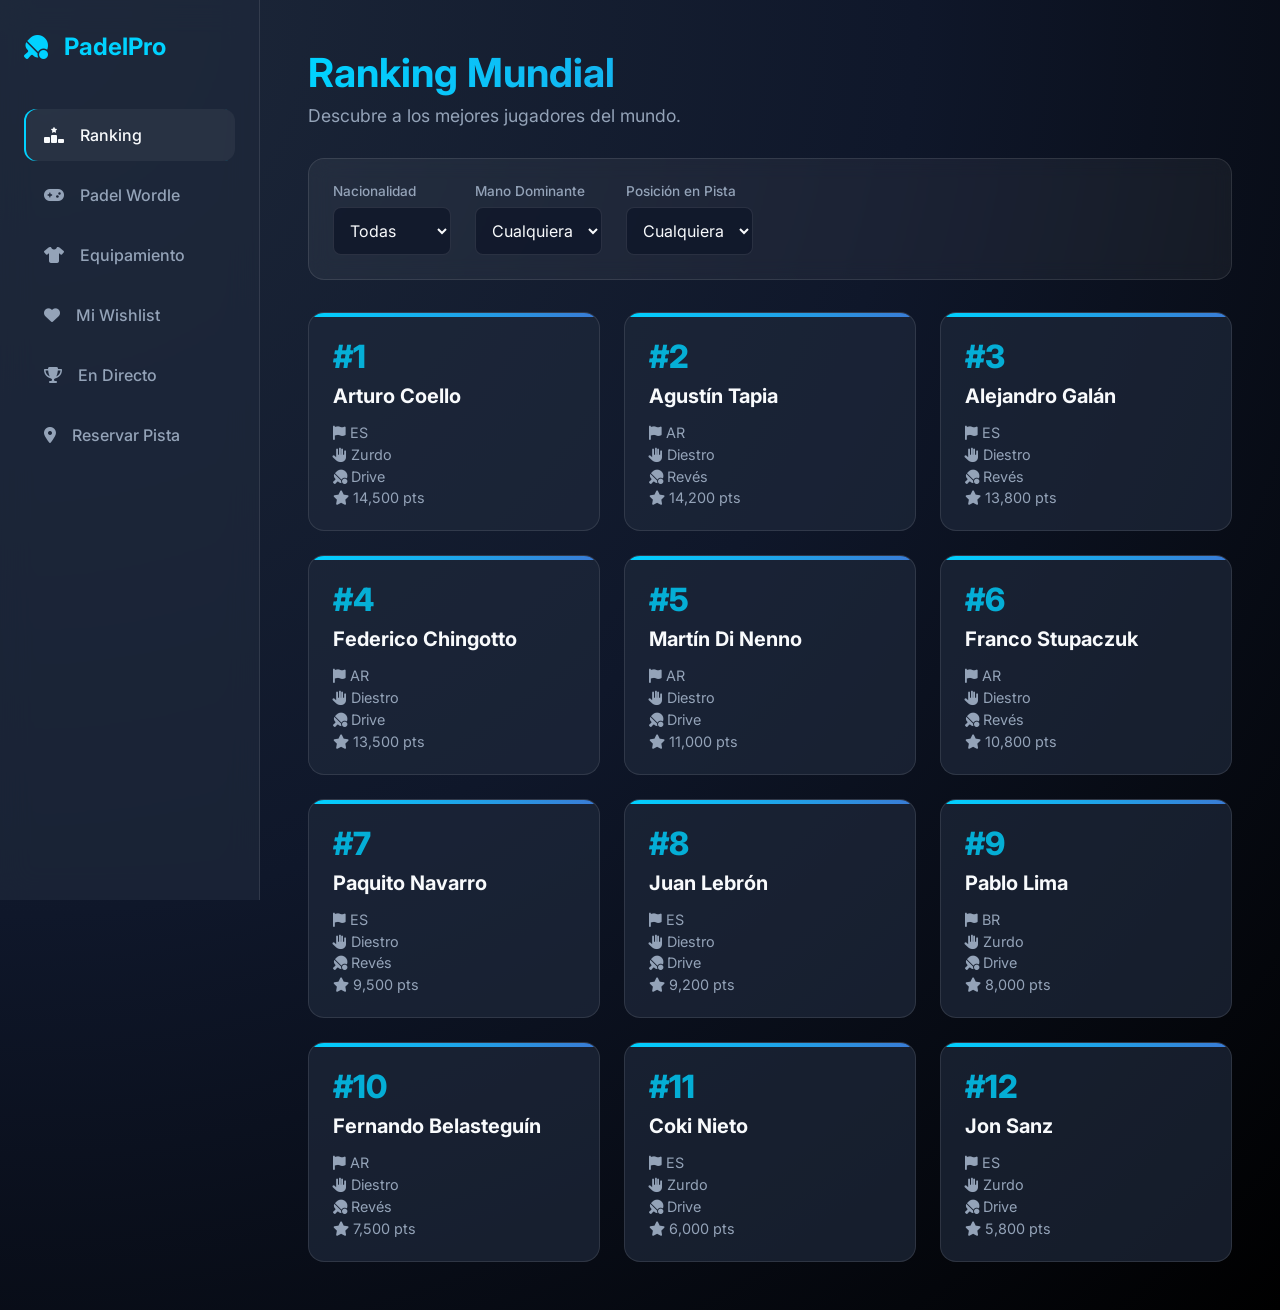
==== src/main/resources/static/index.html @ eef8534a "Añadir recursos estáticos y frontend web interactivo" ====
<!DOCTYPE html>
<html lang="es">
<head>
    <meta charset="UTF-8">
    <meta name="viewport" content="width=device-width, initial-scale=1.0">
    <title>Padel Pro App</title>
    <!-- Modern Font: Inter -->
    <link href="https://fonts.googleapis.com/css2?family=Inter:wght@300;400;500;600;700&display=swap" rel="stylesheet">
    <link rel="stylesheet" href="css/styles.css">
    <link rel="stylesheet" href="css/components.css">
    <link rel="stylesheet" href="https://cdnjs.cloudflare.com/ajax/libs/font-awesome/6.4.0/css/all.min.css">
</head>
<body class="dark-theme">
    <div class="app-container">
        <!-- Sidebar Navigation -->
        <nav class="sidebar">
            <div class="logo">
                <i class="fa-solid fa-table-tennis-paddle-ball"></i>
                <span>PadelPro</span>
            </div>
            <ul class="nav-links">
                <li><a href="#ranking" class="active" data-section="ranking"><i class="fa-solid fa-ranking-star"></i> Ranking</a></li>
                <li><a href="#wordle" data-section="wordle"><i class="fa-solid fa-gamepad"></i> Padel Wordle</a></li>
                <li><a href="#equipment" data-section="equipment"><i class="fa-solid fa-shirt"></i> Equipamiento</a></li>
                <li><a href="#wishlist" data-section="wishlist"><i class="fa-solid fa-heart"></i> Mi Wishlist</a></li>
                <li><a href="#live" data-section="live"><i class="fa-solid fa-trophy"></i> En Directo</a></li>
                <li><a href="#booking" data-section="booking"><i class="fa-solid fa-location-dot"></i> Reservar Pista</a></li>
            </ul>
        </nav>

        <!-- Main Content Area -->
        <main class="content-area">
            <!-- Section 1: Ranking -->
            <section id="ranking" class="page-section active">
                <header class="section-header">
                    <h1>Ranking Mundial</h1>
                    <p>Descubre a los mejores jugadores del mundo.</p>
                </header>
                <div class="filters-glass">
                    <div class="filter-group">
                        <label>Nacionalidad</label>
                        <select id="filter-nationality">
                            <option value="all">Todas</option>
                            <option value="es">España</option>
                            <option value="ar">Argentina</option>
                            <option value="br">Brasil</option>
                        </select>
                    </div>
                    <div class="filter-group">
                        <label>Mano Dominante</label>
                        <select id="filter-hand">
                            <option value="all">Cualquiera</option>
                            <option value="right">Diestro</option>
                            <option value="left">Zurdo</option>
                        </select>
                    </div>
                    <div class="filter-group">
                        <label>Posición en Pista</label>
                        <select id="filter-side">
                            <option value="all">Cualquiera</option>
                            <option value="reves">Revés</option>
                            <option value="drive">Drive</option>
                        </select>
                    </div>
                </div>
                <div class="ranking-grid" id="ranking-container">
                    <!-- Cards will be injected by JS -->
                </div>
            </section>

            <!-- Section 2: Padel Wordle -->
            <section id="wordle" class="page-section">
                <header class="section-header">
                    <h1>Padel Wordle Diario</h1>
                    <p>Adivina el apellido de un jugador del Top 20.</p>
                </header>
                <div class="wordle-container">
                    <div id="wordle-board" class="wordle-board"></div>
                    <div id="wordle-keyboard" class="wordle-keyboard"></div>
                </div>
            </section>

            <!-- Section 3: Equipamiento -->
            <section id="equipment" class="page-section">
                <header class="section-header">
                    <h1>Equipamiento Profesional</h1>
                    <p>Encuentra qué llevan los profesionales y añádelo a tu lista de deseos.</p>
                </header>
                <div class="equipment-showcase" id="equipment-container">
                    <!-- Photos with interactive points logic -->
                </div>
            </section>

            <!-- Section 4: Wishlist -->
            <section id="wishlist" class="page-section">
                <header class="section-header">
                    <h1>Mi Lista de Deseos</h1>
                    <p>Tus prendas de equipamiento guardadas.</p>
                </header>
                <div class="wishlist-grid" id="wishlist-container">
                    <!-- Wishlist items injected here -->
                </div>
            </section>

            <!-- Section 5: En Directo -->
            <section id="live" class="page-section">
                <header class="section-header">
                    <h1>Torneos en Directo</h1>
                    <p>Marcadores reales vs Predecidos por Ranking.</p>
                </header>
                <div class="live-matches-grid" id="live-matches-container">
                    <!-- Matches injected here -->
                </div>
            </section>

            <!-- Section 6: Reservar Pista -->
            <section id="booking" class="page-section">
                <header class="section-header">
                    <h1>Reservar Pista</h1>
                    <p>Encuentra clubs a menos de 50km de tu ubicación actual.</p>
                </header>
                <div class="booking-container">
                    <button id="btn-locate" class="btn-primary"><i class="fa-solid fa-location-crosshairs"></i> Compartir mi ubicación</button>
                    <div class="clubs-list" id="clubs-container">
                        <!-- Clubs injected here -->
                    </div>
                </div>
            </section>
        </main>
    </div>

    <!-- Scripts -->
    <script src="js/app.js"></script>
    <script src="js/ranking.js"></script>
    <script src="js/wordle.js"></script>
    <script src="js/equipment.js"></script>
    <script src="js/wishlist.js"></script>
    <script src="js/live.js"></script>
    <script src="js/booking.js"></script>
</body>
</html>
---- src/main/resources/static/css/styles.css ----
:root {
    /* Color Palette */
    --primary: #00d2ff;
    --primary-dark: #3a7bd5;
    --bg-base: #0f172a;
    --bg-surface: rgba(30, 41, 59, 0.7);
    --bg-glass: rgba(255, 255, 255, 0.05);
    --border-glass: rgba(255, 255, 255, 0.1);
    --text-primary: #f8fafc;
    --text-sec: #94a3b8;
    --accent: #10b981;
    --danger: #ef4444;
    --warning: #f59e0b;
    --yellow-wordle: #b59f3b;
    --green-wordle: #538d4e;
    --gray-wordle: #3a3a3c;
    
    --transition: all 0.3s ease;
    --font: 'Inter', sans-serif;
    --shadow-glass: 0 4px 30px rgba(0, 0, 0, 0.1);
}

* {
    margin: 0;
    padding: 0;
    box-sizing: border-box;
    font-family: var(--font);
}

body.dark-theme {
    background: var(--bg-base);
    color: var(--text-primary);
    min-height: 100vh;
    overflow-x: hidden;
    /* Soft gradient background */
    background: radial-gradient(circle at top left, #1e293b, #0f172a 50%, #000000);
}

/* App Layout */
.app-container {
    display: flex;
    min-height: 100vh;
}

/* Sidebar */
.sidebar {
    width: 260px;
    background: var(--bg-surface);
    backdrop-filter: blur(16px);
    -webkit-backdrop-filter: blur(16px);
    border-right: 1px solid var(--border-glass);
    display: flex;
    flex-direction: column;
    padding: 2rem 1.5rem;
    position: fixed;
    height: 100vh;
    z-index: 100;
}

.sidebar .logo {
    display: flex;
    align-items: center;
    gap: 1rem;
    font-size: 1.5rem;
    font-weight: 700;
    color: var(--primary);
    margin-bottom: 3rem;
}

.nav-links {
    list-style: none;
    display: flex;
    flex-direction: column;
    gap: 0.5rem;
}

.nav-links li a {
    text-decoration: none;
    color: var(--text-sec);
    display: flex;
    align-items: center;
    gap: 1rem;
    padding: 1rem 1.25rem;
    border-radius: 12px;
    font-weight: 500;
    transition: var(--transition);
}

.nav-links li a:hover, .nav-links li a.active {
    background: var(--bg-glass);
    color: var(--text-primary);
    box-shadow: inset 2px 0 0 var(--primary);
}

/* Main Content Area */
.content-area {
    margin-left: 260px;
    flex: 1;
    padding: 3rem;
    max-width: 1200px;
}

.section-header h1 {
    font-size: 2.5rem;
    font-weight: 700;
    background: linear-gradient(90deg, var(--primary), var(--primary-dark));
    -webkit-background-clip: text;
    -webkit-text-fill-color: transparent;
    margin-bottom: 0.5rem;
}

.section-header p {
    color: var(--text-sec);
    font-size: 1.1rem;
    margin-bottom: 2rem;
}

/* Page Routing logic via CSS */
.page-section {
    display: none;
    animation: fadeIn 0.4s ease-out forwards;
    opacity: 0;
}

.page-section.active {
    display: block;
}

@keyframes fadeIn {
    from { opacity: 0; transform: translateY(10px); }
    to { opacity: 1; transform: translateY(0); }
}

/* Glass UI common elements */
.glass-panel {
    background: var(--bg-surface);
    backdrop-filter: blur(16px);
    border: 1px solid var(--border-glass);
    border-radius: 1rem;
    padding: 1.5rem;
    box-shadow: var(--shadow-glass);
}

.btn-primary {
    background: linear-gradient(90deg, var(--primary-dark), var(--primary));
    color: white;
    border: none;
    padding: 0.75rem 1.5rem;
    border-radius: 8px;
    font-size: 1rem;
    font-weight: 600;
    cursor: pointer;
    transition: var(--transition);
    display: flex;
    align-items: center;
    gap: 0.5rem;
}

.btn-primary:hover {
    transform: translateY(-2px);
    box-shadow: 0 4px 15px rgba(0, 210, 255, 0.4);
}

/* Filters */
.filters-glass {
    display: flex;
    gap: 1.5rem;
    background: var(--bg-glass);
    padding: 1.5rem;
    border-radius: 1rem;
    margin-bottom: 2rem;
    border: 1px solid var(--border-glass);
    backdrop-filter: blur(10px);
}

.filter-group {
    display: flex;
    flex-direction: column;
    gap: 0.5rem;
}

.filter-group label {
    font-size: 0.85rem;
    color: var(--text-sec);
    font-weight: 500;
}

.filter-group select {
    background: rgba(15, 23, 42, 0.8);
    color: var(--text-primary);
    border: 1px solid var(--border-glass);
    padding: 0.75rem;
    border-radius: 8px;
    font-size: 1rem;
    outline: none;
    cursor: pointer;
}
---- src/main/resources/static/css/components.css ----
/* Components CSS */

/* --- Ranking Section --- */
.ranking-grid {
    display: grid;
    grid-template-columns: repeat(auto-fill, minmax(280px, 1fr));
    gap: 1.5rem;
}

.player-card {
    background: var(--bg-surface);
    border: 1px solid var(--border-glass);
    border-radius: 1rem;
    padding: 1.5rem;
    transition: var(--transition);
    position: relative;
    overflow: hidden;
}

.player-card:hover {
    transform: translateY(-5px);
    box-shadow: 0 10px 30px rgba(0, 210, 255, 0.15);
    border-color: rgba(0, 210, 255, 0.3);
}

.player-card::before {
    content: '';
    position: absolute;
    top: 0; left: 0; width: 100%; height: 4px;
    background: linear-gradient(90deg, var(--primary), var(--primary-dark));
}

.player-rank {
    font-size: 2rem;
    font-weight: 800;
    color: var(--primary);
    opacity: 0.8;
}

.player-info h3 {
    font-size: 1.25rem;
    margin-top: 0.5rem;
    color: var(--text-primary);
}

.player-stats {
    margin-top: 1rem;
    font-size: 0.9rem;
    color: var(--text-sec);
    display: flex;
    flex-direction: column;
    gap: 0.3rem;
}

/* --- Wordle Section --- */
.wordle-container {
    display: flex;
    flex-direction: column;
    align-items: center;
    gap: 2rem;
    padding: 2rem 0;
}

.wordle-board {
    display: grid;
    grid-template-rows: repeat(6, 1fr);
    gap: 0.5rem;
}

.wordle-row {
    display: grid;
    /* Columns will be set by JS depending on word length, default to 5 */
    grid-template-columns: repeat(5, 1fr);
    gap: 0.5rem;
}

.wordle-cell {
    width: 60px;
    height: 60px;
    border: 2px solid var(--border-glass);
    border-radius: 8px;
    display: flex;
    justify-content: center;
    align-items: center;
    font-size: 2rem;
    font-weight: 700;
    text-transform: uppercase;
    color: white;
    transition: var(--transition);
}

.wordle-cell.filled {
    border-color: var(--text-sec);
    animation: popIn 0.1s;
}

.wordle-cell.correct { background-color: var(--green-wordle); border-color: var(--green-wordle); }
.wordle-cell.present { background-color: var(--yellow-wordle); border-color: var(--yellow-wordle); }
.wordle-cell.absent { background-color: var(--gray-wordle); border-color: var(--gray-wordle); }

@keyframes popIn {
    0% { transform: scale(0.8); }
    100% { transform: scale(1); }
}

.wordle-keyboard {
    display: flex;
    flex-direction: column;
    gap: 8px;
    width: 100%;
    max-width: 500px;
}

.keyboard-row {
    display: flex;
    justify-content: center;
    gap: 6px;
}

.key {
    background: var(--text-sec);
    color: var(--bg-base);
    font-weight: 600;
    border: none;
    border-radius: 4px;
    height: 50px;
    padding: 0 12px;
    cursor: pointer;
    transition: var(--transition);
    text-transform: uppercase;
}
.key.large { padding: 0 16px; font-size: 0.85rem; }
.key:hover { background: white; }
.key.correct { background: var(--green-wordle); color: white; }
.key.present { background: var(--yellow-wordle); color: white; }
.key.absent { background: var(--gray-wordle); color: white; opacity: 0.5; }


/* --- Equipment / Wishlist --- */
.equipment-showcase {
    display: flex;
    justify-content: center;
    position: relative;
    padding: 2rem;
}

.wishlist-grid {
    display: grid;
    grid-template-columns: repeat(auto-fill, minmax(200px, 1fr));
    gap: 1.5rem;
}

.wishlist-item {
    background: var(--bg-surface);
    padding: 1.5rem;
    border-radius: 12px;
    text-align: center;
    border: 1px solid var(--border-glass);
}
.wishlist-item img {
    max-width: 100%;
    border-radius: 8px;
    margin-bottom: 1rem;
}

/* --- Live Tournaments --- */
.live-matches-grid {
    display: flex;
    flex-direction: column;
    gap: 1.5rem;
}

.match-card {
    background: var(--bg-surface);
    border: 1px solid var(--border-glass);
    border-radius: 12px;
    padding: 1.5rem;
    display: flex;
    justify-content: space-between;
    align-items: center;
}

.match-prediction {
    font-size: 0.85rem;
    background: var(--bg-glass);
    padding: 0.5rem;
    border-radius: 6px;
    margin-top: 1rem;
    display: inline-block;
    color: var(--primary);
}

/* --- Booking --- */
.booking-container {
    display: flex;
    flex-direction: column;
    gap: 2rem;
}

.club-card {
    background: var(--bg-surface);
    padding: 1.5rem;
    border-radius: 12px;
    display: flex;
    justify-content: space-between;
    align-items: center;
}

/* --- Hotspots for Equipment --- */
.hotspot {
    position: absolute;
    width: 30px;
    height: 30px;
    background: var(--primary);
    border-radius: 50%;
    display: flex;
    justify-content: center;
    align-items: center;
    color: var(--bg-base);
    cursor: pointer;
    box-shadow: 0 0 0 0 rgba(0, 210, 255, 0.7);
    animation: pulse 2s infinite;
    transform: translate(-50%, -50%);
}

.hotspot:hover {
    background: white;
}

.hotspot-tooltip {
    position: absolute;
    bottom: 40px;
    left: 50%;
    transform: translateX(-50%);
    background: var(--bg-surface);
    color: white;
    padding: 0.5rem 1rem;
    border-radius: 8px;
    white-space: nowrap;
    opacity: 0;
    pointer-events: none;
    transition: var(--transition);
    border: 1px solid var(--border-glass);
    backdrop-filter: blur(10px);
}

.hotspot:hover .hotspot-tooltip {
    opacity: 1;
    bottom: 45px;
}

@keyframes pulse {
    0% { box-shadow: 0 0 0 0 rgba(0, 210, 255, 0.7); }
    70% { box-shadow: 0 0 0 15px rgba(0, 210, 255, 0); }
    100% { box-shadow: 0 0 0 0 rgba(0, 210, 255, 0); }
}
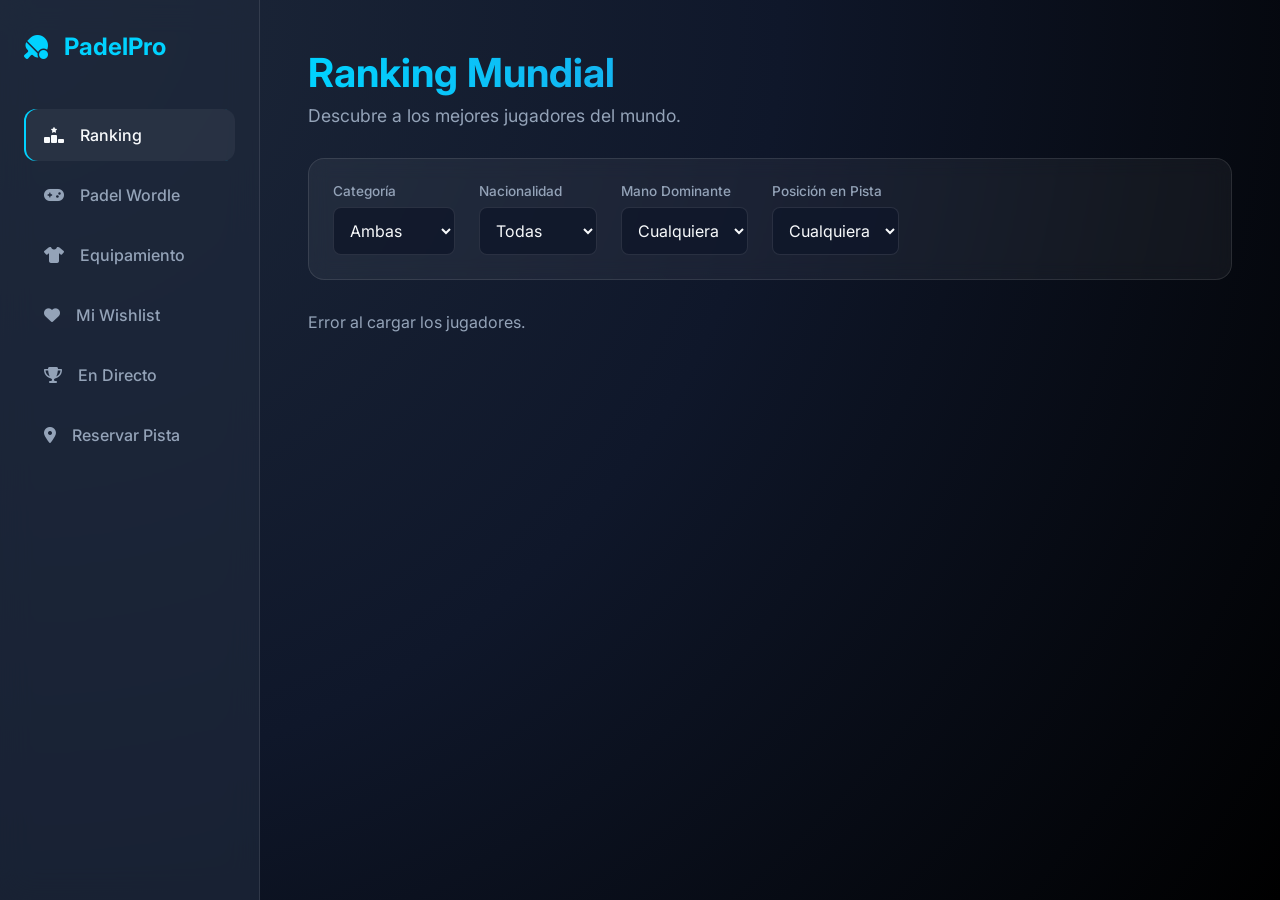
==== commit 1958a45d: "Arreglada relacion de puntos y rankingFip" ====
--- a/src/main/resources/static/index.html
+++ b/src/main/resources/static/index.html
@@ -37,6 +37,14 @@
                     <p>Descubre a los mejores jugadores del mundo.</p>
                 </header>
                 <div class="filters-glass">
+                    <div class="filter-group">
+                        <label>Categoría</label>
+                        <select id="filter-gender">
+                            <option value="all">Ambas</option>
+                            <option value="MASCULINO">Masculino</option>
+                            <option value="FEMENINO">Femenino</option>
+                        </select>
+                    </div>
                     <div class="filter-group">
                         <label>Nacionalidad</label>
                         <select id="filter-nationality">
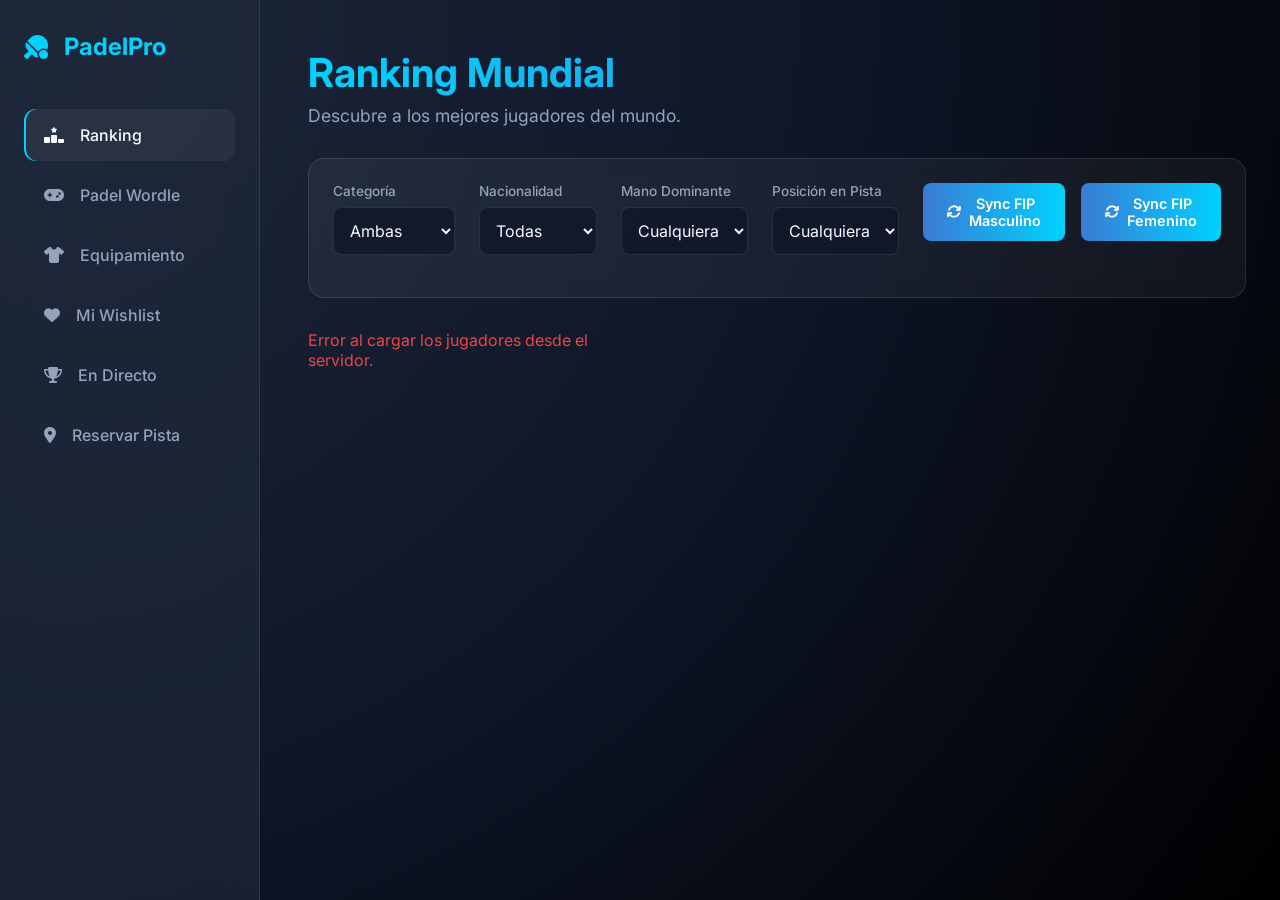
==== commit 76cb9f28: "Añadir botones de Sincronizacion FIP en front y fix JS" ====
--- a/src/main/resources/static/index.html
+++ b/src/main/resources/static/index.html
@@ -49,9 +49,9 @@
                         <label>Nacionalidad</label>
                         <select id="filter-nationality">
                             <option value="all">Todas</option>
-                            <option value="es">España</option>
-                            <option value="ar">Argentina</option>
-                            <option value="br">Brasil</option>
+                            <option value="ESP">España</option>
+                            <option value="ARG">Argentina</option>
+                            <option value="BRA">Brasil</option>
                         </select>
                     </div>
                     <div class="filter-group">
@@ -69,6 +69,11 @@
                             <option value="reves">Revés</option>
                             <option value="drive">Drive</option>
                         </select>
+                    </div>
+                    
+                    <div class="sync-actions" style="display: flex; gap: 1rem; margin-bottom: 2rem;">
+                        <button id="btn-sync-masculino" class="btn-primary" style="font-size: 0.9rem;"><i class="fa-solid fa-arrows-rotate"></i> Sync FIP Masculino</button>
+                        <button id="btn-sync-femenino" class="btn-primary" style="font-size: 0.9rem;"><i class="fa-solid fa-arrows-rotate"></i> Sync FIP Femenino</button>
                     </div>
                 </div>
                 <div class="ranking-grid" id="ranking-container">
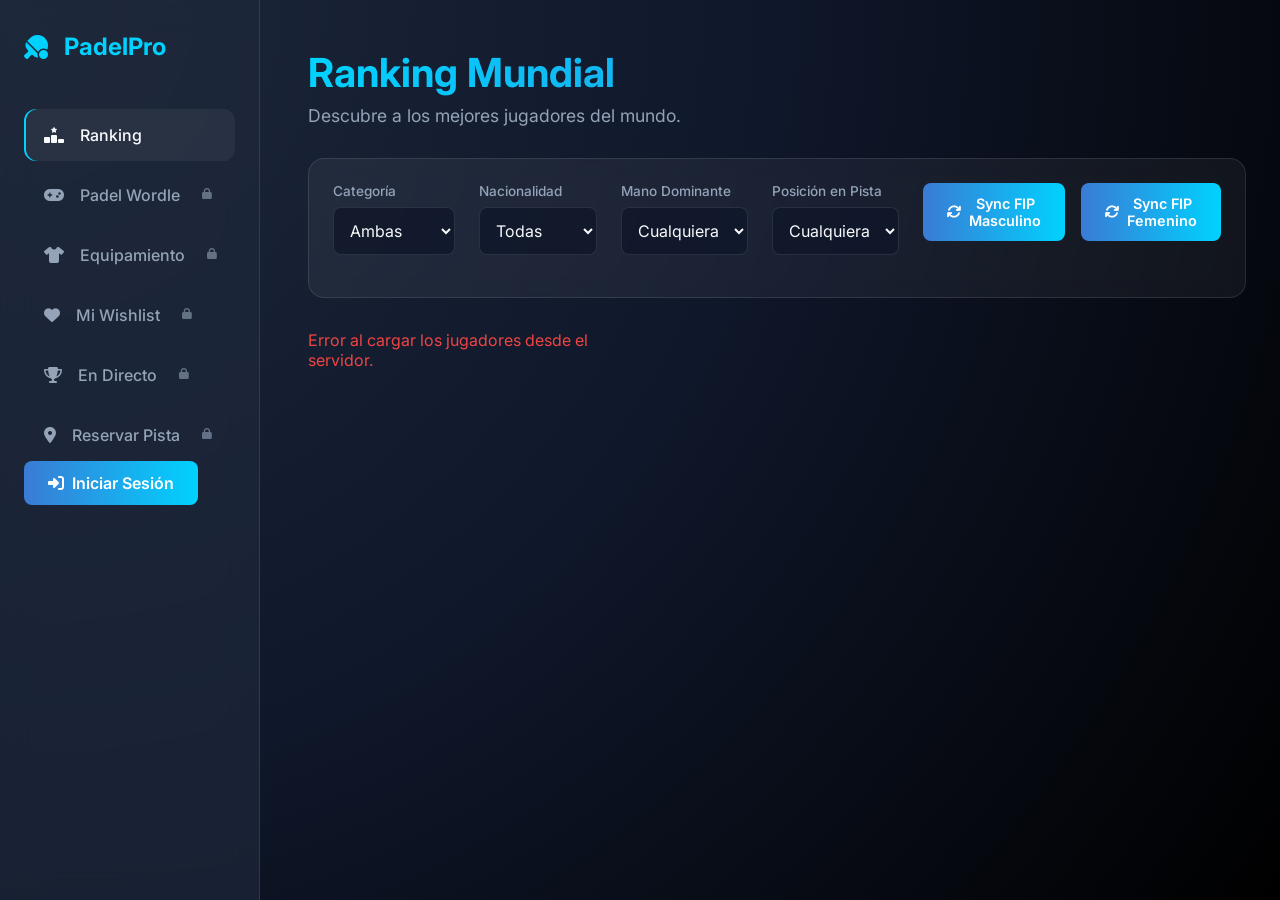
==== commit 889daf4b: "feat: añadir auth.js, auth.css, actualizar app.js e index.html" ====
--- a/src/main/resources/static/index.html
+++ b/src/main/resources/static/index.html
@@ -4,15 +4,14 @@
     <meta charset="UTF-8">
     <meta name="viewport" content="width=device-width, initial-scale=1.0">
     <title>Padel Pro App</title>
-    <!-- Modern Font: Inter -->
     <link href="https://fonts.googleapis.com/css2?family=Inter:wght@300;400;500;600;700&display=swap" rel="stylesheet">
     <link rel="stylesheet" href="css/styles.css">
     <link rel="stylesheet" href="css/components.css">
+    <link rel="stylesheet" href="css/auth.css">
     <link rel="stylesheet" href="https://cdnjs.cloudflare.com/ajax/libs/font-awesome/6.4.0/css/all.min.css">
 </head>
 <body class="dark-theme">
     <div class="app-container">
-        <!-- Sidebar Navigation -->
         <nav class="sidebar">
             <div class="logo">
                 <i class="fa-solid fa-table-tennis-paddle-ball"></i>
@@ -26,11 +25,10 @@
                 <li><a href="#live" data-section="live"><i class="fa-solid fa-trophy"></i> En Directo</a></li>
                 <li><a href="#booking" data-section="booking"><i class="fa-solid fa-location-dot"></i> Reservar Pista</a></li>
             </ul>
+            <div id="nav-user-area" class="nav-user-area"></div>
         </nav>
 
-        <!-- Main Content Area -->
         <main class="content-area">
-            <!-- Section 1: Ranking -->
             <section id="ranking" class="page-section active">
                 <header class="section-header">
                     <h1>Ranking Mundial</h1>
@@ -70,18 +68,14 @@
                             <option value="drive">Drive</option>
                         </select>
                     </div>
-                    
                     <div class="sync-actions" style="display: flex; gap: 1rem; margin-bottom: 2rem;">
                         <button id="btn-sync-masculino" class="btn-primary" style="font-size: 0.9rem;"><i class="fa-solid fa-arrows-rotate"></i> Sync FIP Masculino</button>
                         <button id="btn-sync-femenino" class="btn-primary" style="font-size: 0.9rem;"><i class="fa-solid fa-arrows-rotate"></i> Sync FIP Femenino</button>
                     </div>
                 </div>
-                <div class="ranking-grid" id="ranking-container">
-                    <!-- Cards will be injected by JS -->
-                </div>
+                <div class="ranking-grid" id="ranking-container"></div>
             </section>
 
-            <!-- Section 2: Padel Wordle -->
             <section id="wordle" class="page-section">
                 <header class="section-header">
                     <h1>Padel Wordle Diario</h1>
@@ -93,40 +87,30 @@
                 </div>
             </section>
 
-            <!-- Section 3: Equipamiento -->
             <section id="equipment" class="page-section">
                 <header class="section-header">
                     <h1>Equipamiento Profesional</h1>
                     <p>Encuentra qué llevan los profesionales y añádelo a tu lista de deseos.</p>
                 </header>
-                <div class="equipment-showcase" id="equipment-container">
-                    <!-- Photos with interactive points logic -->
-                </div>
+                <div class="equipment-showcase" id="equipment-container"></div>
             </section>
 
-            <!-- Section 4: Wishlist -->
             <section id="wishlist" class="page-section">
                 <header class="section-header">
                     <h1>Mi Lista de Deseos</h1>
                     <p>Tus prendas de equipamiento guardadas.</p>
                 </header>
-                <div class="wishlist-grid" id="wishlist-container">
-                    <!-- Wishlist items injected here -->
-                </div>
+                <div class="wishlist-grid" id="wishlist-container"></div>
             </section>
 
-            <!-- Section 5: En Directo -->
             <section id="live" class="page-section">
                 <header class="section-header">
                     <h1>Torneos en Directo</h1>
                     <p>Marcadores reales vs Predecidos por Ranking.</p>
                 </header>
-                <div class="live-matches-grid" id="live-matches-container">
-                    <!-- Matches injected here -->
-                </div>
+                <div class="live-matches-grid" id="live-matches-container"></div>
             </section>
 
-            <!-- Section 6: Reservar Pista -->
             <section id="booking" class="page-section">
                 <header class="section-header">
                     <h1>Reservar Pista</h1>
@@ -134,16 +118,14 @@
                 </header>
                 <div class="booking-container">
                     <button id="btn-locate" class="btn-primary"><i class="fa-solid fa-location-crosshairs"></i> Compartir mi ubicación</button>
-                    <div class="clubs-list" id="clubs-container">
-                        <!-- Clubs injected here -->
-                    </div>
+                    <div class="clubs-list" id="clubs-container"></div>
                 </div>
             </section>
         </main>
     </div>
 
-    <!-- Scripts -->
-    <script src="js/app.js"></script>
+    <script type="module" src="js/auth.js"></script>
+    <script type="module" src="js/app.js"></script>
     <script src="js/ranking.js"></script>
     <script src="js/wordle.js"></script>
     <script src="js/equipment.js"></script>
@@ -151,4 +133,4 @@
     <script src="js/live.js"></script>
     <script src="js/booking.js"></script>
 </body>
-</html>
+</html>
--- a/src/main/resources/static/css/components.css
+++ b/src/main/resources/static/css/components.css
@@ -254,3 +254,35 @@
     70% { box-shadow: 0 0 0 15px rgba(0, 210, 255, 0); }
     100% { box-shadow: 0 0 0 0 rgba(0, 210, 255, 0); }
 }
+
+/* --- Player Selector --- */
+.player-selector {
+    display: flex;
+    justify-content: center;
+    gap: 1rem;
+    margin-bottom: 2rem;
+    flex-wrap: wrap;
+}
+
+.player-selector-btn {
+    background: var(--bg-surface);
+    border: 1px solid var(--border-glass);
+    color: var(--text-sec);
+    padding: 0.5rem 1rem;
+    border-radius: 8px;
+    cursor: pointer;
+    font-weight: 600;
+    transition: var(--transition);
+}
+
+.player-selector-btn:hover {
+    color: var(--text-primary);
+    border-color: rgba(0, 210, 255, 0.5);
+    background: rgba(0, 210, 255, 0.05);
+}
+
+.player-selector-btn.active {
+    background: var(--primary);
+    color: var(--bg-base);
+    border-color: var(--primary);
+}
--- a/src/main/resources/static/css/auth.css
+++ b/src/main/resources/static/css/auth.css
@@ -0,0 +1,14 @@
+/* ============================================================
+   auth.css — Modal login/registro y nav user area
+   ============================================================ */
+
+#auth-modal {
+    display: none;
+    position: fixed;
+    inset: 0;
+    z-index: 9999;
+    align-items: center;
+    justify-content: center;
+}
+
+the...
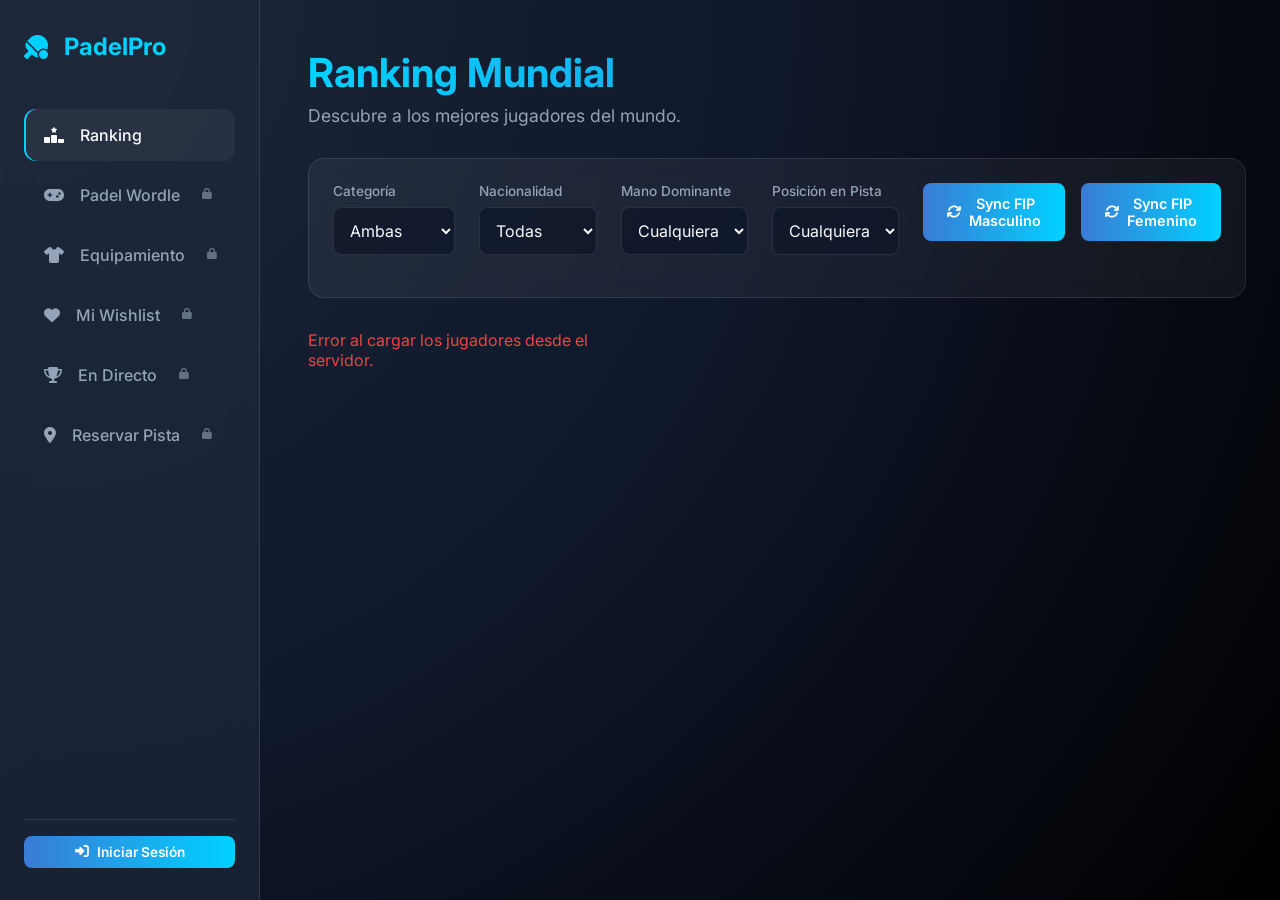
==== commit ef79c57a: "feat: implementar busqueda de pistas por radio ajustable y torneos en directo con prediccion IA - bo" ====
--- a/src/main/resources/static/index.html
+++ b/src/main/resources/static/index.html
@@ -114,11 +114,29 @@
             <section id="booking" class="page-section">
                 <header class="section-header">
                     <h1>Reservar Pista</h1>
-                    <p>Encuentra clubs a menos de 50km de tu ubicación actual.</p>
+                    <p>Encuentra clubs de pádel cerca de ti y reserva tu pista al instante.</p>
                 </header>
                 <div class="booking-container">
-                    <button id="btn-locate" class="btn-primary"><i class="fa-solid fa-location-crosshairs"></i> Compartir mi ubicación</button>
-                    <div class="clubs-list" id="clubs-container"></div>
+                    <div class="booking-controls glass-panel">
+                        <div class="radius-control">
+                            <label for="radius-slider">
+                                <i class="fa-solid fa-circle-dot"></i> Radio de búsqueda:
+                                <strong id="radius-label" style="color:var(--primary);">50 km</strong>
+                            </label>
+                            <div class="radius-slider-wrapper">
+                                <span>10 km</span>
+                                <input type="range" id="radius-slider" min="10" max="50" step="10" value="50" class="radius-slider">
+                                <span>50 km</span>
+                            </div>
+                            <div class="radius-ticks">
+                                <span>10</span><span>20</span><span>30</span><span>40</span><span>50</span>
+                            </div>
+                        </div>
+                        <button id="btn-locate" class="btn-primary">
+                            <i class="fa-solid fa-location-crosshairs"></i> Compartir mi ubicación
+                        </button>
+                    </div>
+                    <div id="clubs-container"></div>
                 </div>
             </section>
         </main>
--- a/src/main/resources/static/css/components.css
+++ b/src/main/resources/static/css/components.css
@@ -170,24 +170,250 @@
     gap: 1.5rem;
 }
 
+/* Tournament active banner */
+.tournament-banner {
+    display: flex;
+    align-items: center;
+    justify-content: space-between;
+    background: linear-gradient(135deg, rgba(0,210,255,0.12), rgba(58,123,213,0.08));
+    border: 1px solid rgba(0,210,255,0.3);
+    border-radius: 1rem;
+    padding: 1.5rem 2rem;
+    margin-bottom: 0.5rem;
+    gap: 1rem;
+}
+.tournament-banner-left {
+    display: flex;
+    align-items: center;
+    gap: 1.25rem;
+}
+.tournament-logo { font-size: 2.5rem; }
+.tournament-name {
+    font-size: 1.2rem;
+    font-weight: 700;
+    color: var(--text-primary);
+}
+.tournament-location {
+    font-size: 0.9rem;
+    color: var(--text-sec);
+    margin-top: 0.25rem;
+}
+
+/* Section subtitle */
+.matches-subtitle {
+    font-size: 1rem;
+    font-weight: 600;
+    color: var(--text-sec);
+    text-transform: uppercase;
+    letter-spacing: 0.08em;
+    margin-bottom: 0.25rem;
+    display: flex;
+    align-items: center;
+    gap: 0.5rem;
+}
+
+/* Match card */
 .match-card {
     background: var(--bg-surface);
     border: 1px solid var(--border-glass);
-    border-radius: 12px;
-    padding: 1.5rem;
-    display: flex;
+    border-radius: 14px;
+    padding: 1.75rem;
+    display: flex;
+    flex-direction: column;
+    gap: 1.25rem;
+    transition: var(--transition);
+}
+.match-card:hover {
+    border-color: rgba(0,210,255,0.25);
+    box-shadow: 0 8px 24px rgba(0,0,0,0.2);
+}
+.match-card.match-live {
+    border-color: rgba(239,68,68,0.35);
+    box-shadow: 0 0 0 1px rgba(239,68,68,0.2);
+}
+
+/* Match header */
+.match-header {
+    display: flex;
+    align-items: center;
+    gap: 0.75rem;
+    flex-wrap: wrap;
+}
+.match-round {
+    font-size: 0.85rem;
+    font-weight: 600;
+    color: var(--text-sec);
+    text-transform: uppercase;
+    letter-spacing: 0.06em;
+}
+
+/* Status badges */
+.live-badge {
+    display: inline-flex;
+    align-items: center;
+    gap: 0.4rem;
+    background: var(--danger);
+    color: white;
+    font-size: 0.75rem;
+    font-weight: 700;
+    padding: 3px 10px;
+    border-radius: 20px;
+    animation: livePulse 1.5s ease-in-out infinite;
+    letter-spacing: 0.05em;
+}
+@keyframes livePulse {
+    0%, 100% { opacity: 1; }
+    50% { opacity: 0.7; }
+}
+.finished-badge {
+    display: inline-flex;
+    align-items: center;
+    gap: 0.4rem;
+    background: var(--text-sec);
+    color: var(--bg-base);
+    font-size: 0.75rem;
+    font-weight: 700;
+    padding: 3px 10px;
+    border-radius: 20px;
+}
+.upcoming-badge {
+    display: inline-flex;
+    align-items: center;
+    gap: 0.4rem;
+    background: rgba(245,158,11,0.2);
+    color: var(--warning);
+    font-size: 0.75rem;
+    font-weight: 700;
+    padding: 3px 10px;
+    border-radius: 20px;
+    border: 1px solid rgba(245,158,11,0.3);
+}
+
+/* Teams layout */
+.match-teams {
+    display: grid;
+    grid-template-columns: 1fr auto 1fr;
+    gap: 1.5rem;
+    align-items: center;
+}
+.team {
+    display: flex;
+    flex-direction: column;
+    gap: 0.4rem;
+    padding: 1rem;
+    border-radius: 10px;
+    border: 1px solid var(--border-glass);
+    background: var(--bg-glass);
+    transition: var(--transition);
+}
+.team.team-favorite {
+    border-color: rgba(0,210,255,0.35);
+    background: rgba(0,210,255,0.06);
+}
+.team-names {
+    display: flex;
+    flex-direction: column;
+    gap: 0.25rem;
+    font-size: 1rem;
+    font-weight: 600;
+    color: var(--text-primary);
+}
+.team-pts {
+    font-size: 0.8rem;
+    color: var(--text-sec);
+}
+.fav-label {
+    font-size: 0.75rem;
+    color: var(--primary);
+    font-weight: 700;
+}
+.vs-divider {
+    display: flex;
+    flex-direction: column;
+    align-items: center;
+    gap: 0.75rem;
+    color: var(--text-sec);
+    font-size: 1rem;
+    font-weight: 700;
+}
+
+/* Score display */
+.score-display {
+    display: flex;
+    gap: 0.5rem;
+}
+.score-set {
+    display: flex;
+    flex-direction: column;
+    align-items: center;
+    gap: 2px;
+    background: var(--bg-glass);
+    border: 1px solid var(--border-glass);
+    padding: 0.4rem 0.75rem;
+    border-radius: 8px;
+}
+.set-label {
+    font-size: 0.65rem;
+    color: var(--text-sec);
+    text-transform: uppercase;
+    letter-spacing: 0.05em;
+    display: flex;
+    align-items: center;
+    gap: 0.3rem;
+}
+.set-score {
+    font-size: 1.1rem;
+    font-weight: 800;
+    color: var(--text-primary);
+}
+.current-set-tag {
+    background: var(--danger);
+    color: white;
+    font-size: 0.55rem;
+    padding: 1px 5px;
+    border-radius: 4px;
+    font-weight: 700;
+}
+
+/* Match footer / prediction */
+.match-footer {
+    display: flex;
+    align-items: center;
     justify-content: space-between;
-    align-items: center;
-}
-
-.match-prediction {
-    font-size: 0.85rem;
+    gap: 1rem;
+    flex-wrap: wrap;
+}
+.prediction-box {
+    flex: 1;
     background: var(--bg-glass);
-    padding: 0.5rem;
-    border-radius: 6px;
-    margin-top: 1rem;
-    display: inline-block;
-    color: var(--primary);
+    border: 1px solid var(--border-glass);
+    border-radius: 8px;
+    padding: 0.75rem 1rem;
+}
+.prediction-header {
+    display: flex;
+    align-items: center;
+    gap: 0.5rem;
+    font-size: 0.8rem;
+    color: var(--text-sec);
+    margin-bottom: 0.4rem;
+}
+.prediction-text {
+    font-size: 0.9rem;
+    color: var(--text-primary);
+    font-weight: 500;
+}
+.stream-btn { white-space: nowrap; }
+
+/* No live content placeholder */
+.no-live-msg {
+    display: flex;
+    flex-direction: column;
+    align-items: center;
+    justify-content: center;
+    padding: 4rem 2rem;
+    text-align: center;
+    color: var(--text-sec);
 }
 
 /* --- Booking --- */
@@ -197,13 +423,179 @@
     gap: 2rem;
 }
 
+.booking-controls {
+    display: flex;
+    align-items: flex-end;
+    gap: 2rem;
+    flex-wrap: wrap;
+}
+
+/* Radius slider */
+.radius-control {
+    flex: 1;
+    min-width: 260px;
+}
+.radius-control label {
+    display: block;
+    font-size: 0.95rem;
+    color: var(--text-sec);
+    font-weight: 500;
+    margin-bottom: 0.75rem;
+}
+.radius-slider-wrapper {
+    display: flex;
+    align-items: center;
+    gap: 0.75rem;
+    font-size: 0.8rem;
+    color: var(--text-sec);
+}
+.radius-slider {
+    flex: 1;
+    -webkit-appearance: none;
+    appearance: none;
+    height: 6px;
+    background: linear-gradient(90deg, var(--primary), var(--primary-dark));
+    border-radius: 3px;
+    outline: none;
+    cursor: pointer;
+}
+.radius-slider::-webkit-slider-thumb {
+    -webkit-appearance: none;
+    appearance: none;
+    width: 20px;
+    height: 20px;
+    border-radius: 50%;
+    background: white;
+    border: 3px solid var(--primary);
+    cursor: pointer;
+    box-shadow: 0 2px 8px rgba(0,210,255,0.4);
+    transition: transform 0.2s;
+}
+.radius-slider::-webkit-slider-thumb:hover {
+    transform: scale(1.2);
+}
+.radius-ticks {
+    display: flex;
+    justify-content: space-between;
+    font-size: 0.7rem;
+    color: var(--text-sec);
+    margin-top: 0.4rem;
+    padding: 0 0.1rem;
+}
+
+/* Club card */
 .club-card {
     background: var(--bg-surface);
-    padding: 1.5rem;
-    border-radius: 12px;
+    border: 1px solid var(--border-glass);
+    padding: 1.5rem 2rem;
+    border-radius: 14px;
     display: flex;
     justify-content: space-between;
     align-items: center;
+    gap: 1.5rem;
+    flex-wrap: wrap;
+    transition: var(--transition);
+}
+.club-card:hover {
+    border-color: rgba(0,210,255,0.25);
+    transform: translateY(-2px);
+    box-shadow: 0 8px 24px rgba(0,0,0,0.2);
+}
+.club-info { flex: 1; }
+.club-header {
+    display: flex;
+    align-items: center;
+    justify-content: space-between;
+    margin-bottom: 0.5rem;
+}
+.club-header h3 {
+    font-size: 1.1rem;
+    font-weight: 700;
+    color: var(--text-primary);
+}
+.club-distance {
+    background: rgba(0,210,255,0.1);
+    color: var(--primary);
+    font-weight: 700;
+    font-size: 0.85rem;
+    padding: 3px 10px;
+    border-radius: 20px;
+    border: 1px solid rgba(0,210,255,0.25);
+}
+.club-phone {
+    font-size: 0.85rem;
+    color: var(--text-sec);
+    margin-bottom: 0.75rem;
+    display: flex;
+    align-items: center;
+    gap: 0.4rem;
+}
+.club-amenities {
+    display: flex;
+    flex-wrap: wrap;
+    gap: 0.4rem;
+    margin-bottom: 0.75rem;
+}
+.amenity-tag {
+    background: var(--bg-glass);
+    border: 1px solid var(--border-glass);
+    color: var(--text-sec);
+    font-size: 0.75rem;
+    padding: 2px 8px;
+    border-radius: 20px;
+    display: flex;
+    align-items: center;
+    gap: 0.3rem;
+}
+.amenity-tag i { color: var(--accent); font-size: 0.65rem; }
+.club-availability {
+    font-size: 0.9rem;
+    font-weight: 600;
+    display: flex;
+    align-items: center;
+    gap: 0.4rem;
+}
+.club-actions {
+    display: flex;
+    flex-direction: column;
+    gap: 0.75rem;
+    align-items: stretch;
+    min-width: 140px;
+}
+.btn-secondary {
+    display: flex;
+    align-items: center;
+    justify-content: center;
+    gap: 0.5rem;
+    padding: 0.65rem 1.25rem;
+    border-radius: 8px;
+    border: 1px solid var(--border-glass);
+    background: var(--bg-glass);
+    color: var(--text-primary);
+    font-size: 0.9rem;
+    font-weight: 600;
+    text-decoration: none;
+    cursor: pointer;
+    transition: var(--transition);
+}
+.btn-secondary:hover {
+    border-color: var(--primary);
+    color: var(--primary);
+}
+.no-clubs-msg {
+    display: flex;
+    flex-direction: column;
+    align-items: center;
+    justify-content: center;
+    padding: 3rem;
+    text-align: center;
+    color: var(--text-sec);
+    gap: 0.5rem;
+}
+
+@keyframes slideInToast {
+    from { transform: translateX(100%); opacity: 0; }
+    to   { transform: translateX(0);   opacity: 1; }
 }
 
 /* --- Hotspots for Equipment --- */
--- a/src/main/resources/static/css/auth.css
+++ b/src/main/resources/static/css/auth.css
@@ -11,4 +11,179 @@
     justify-content: center;
 }
 
-the...+.auth-overlay {
+    position: absolute;
+    inset: 0;
+    background: rgba(0, 0, 0, 0.75);
+    display: flex;
+    align-items: center;
+    justify-content: center;
+    padding: 1rem;
+}
+
+.auth-card {
+    background: var(--bg-surface);
+    border: 1px solid var(--border-glass);
+    border-radius: 16px;
+    padding: 2rem;
+    width: 100%;
+    max-width: 420px;
+    box-shadow: 0 24px 64px rgba(0,0,0,0.5);
+    animation: authSlideIn 0.25s ease;
+}
+
+@keyframes authSlideIn {
+    from { opacity: 0; transform: translateY(-20px); }
+    to   { opacity: 1; transform: translateY(0); }
+}
+
+.auth-tabs {
+    display: flex;
+    gap: 0.5rem;
+    margin-bottom: 1.5rem;
+    background: rgba(255,255,255,0.05);
+    border-radius: 8px;
+    padding: 4px;
+}
+
+.auth-tab {
+    flex: 1;
+    padding: 0.5rem;
+    border: none;
+    border-radius: 6px;
+    background: transparent;
+    color: var(--text-sec);
+    font-size: 0.9rem;
+    cursor: pointer;
+    transition: all 0.2s;
+}
+
+.auth-tab.active {
+    background: linear-gradient(90deg, var(--primary-dark), var(--primary));
+    color: #fff;
+    font-weight: 600;
+}
+
+.auth-form { display: none; }
+.auth-form.active { display: block; }
+
+.auth-form h2 {
+    font-size: 1.3rem;
+    margin-bottom: 0.25rem;
+    color: var(--text-primary);
+}
+
+.auth-subtitle {
+    color: var(--text-sec);
+    font-size: 0.85rem;
+    margin-bottom: 1.25rem;
+}
+
+.auth-field {
+    margin-bottom: 1rem;
+}
+
+.auth-field label {
+    display: block;
+    font-size: 0.8rem;
+    color: var(--text-sec);
+    margin-bottom: 0.35rem;
+}
+
+.auth-field input {
+    width: 100%;
+    padding: 0.65rem 0.9rem;
+    background: rgba(255,255,255,0.07);
+    border: 1px solid var(--border-glass);
+    border-radius: 8px;
+    color: var(--text-primary);
+    font-size: 0.95rem;
+    outline: none;
+    box-sizing: border-box;
+    transition: border-color 0.2s;
+}
+
+.auth-field input:focus {
+    border-color: var(--primary);
+}
+
+.auth-submit {
+    width: 100%;
+    padding: 0.75rem;
+    margin-top: 0.5rem;
+    font-size: 1rem;
+    border-radius: 8px;
+    justify-content: center;
+}
+
+.auth-error {
+    color: var(--danger);
+    font-size: 0.82rem;
+    min-height: 1.1em;
+    margin: 0.25rem 0;
+}
+
+.auth-success {
+    color: var(--accent);
+    font-size: 0.82rem;
+    min-height: 1.1em;
+    margin: 0.25rem 0;
+}
+
+.auth-guest {
+    text-align: center;
+    margin-top: 1rem;
+    font-size: 0.82rem;
+}
+
+.auth-guest a {
+    color: var(--text-sec);
+    text-decoration: underline;
+    cursor: pointer;
+}
+
+/* --- Nav user area (parte inferior del sidebar) --- */
+.nav-user-area {
+    margin-top: auto;
+    padding-top: 1rem;
+    border-top: 1px solid var(--border-glass);
+    display: flex;
+    flex-direction: column;
+    gap: 0.5rem;
+}
+
+.nav-username {
+    font-size: 0.88rem;
+    color: var(--text-primary);
+    font-weight: 600;
+    display: flex;
+    align-items: center;
+    gap: 0.5rem;
+}
+
+.btn-logout {
+    background: transparent;
+    border: 1px solid var(--border-glass);
+    color: var(--text-sec);
+    padding: 0.4rem 0.8rem;
+    border-radius: 6px;
+    font-size: 0.82rem;
+    cursor: pointer;
+    transition: all 0.2s;
+    display: flex;
+    align-items: center;
+    gap: 0.5rem;
+}
+
+.btn-logout:hover {
+    background: rgba(239, 68, 68, 0.15);
+    border-color: var(--danger);
+    color: var(--danger);
+}
+
+.btn-login-nav {
+    font-size: 0.85rem;
+    padding: 0.5rem 1rem;
+    width: 100%;
+    justify-content: center;
+}
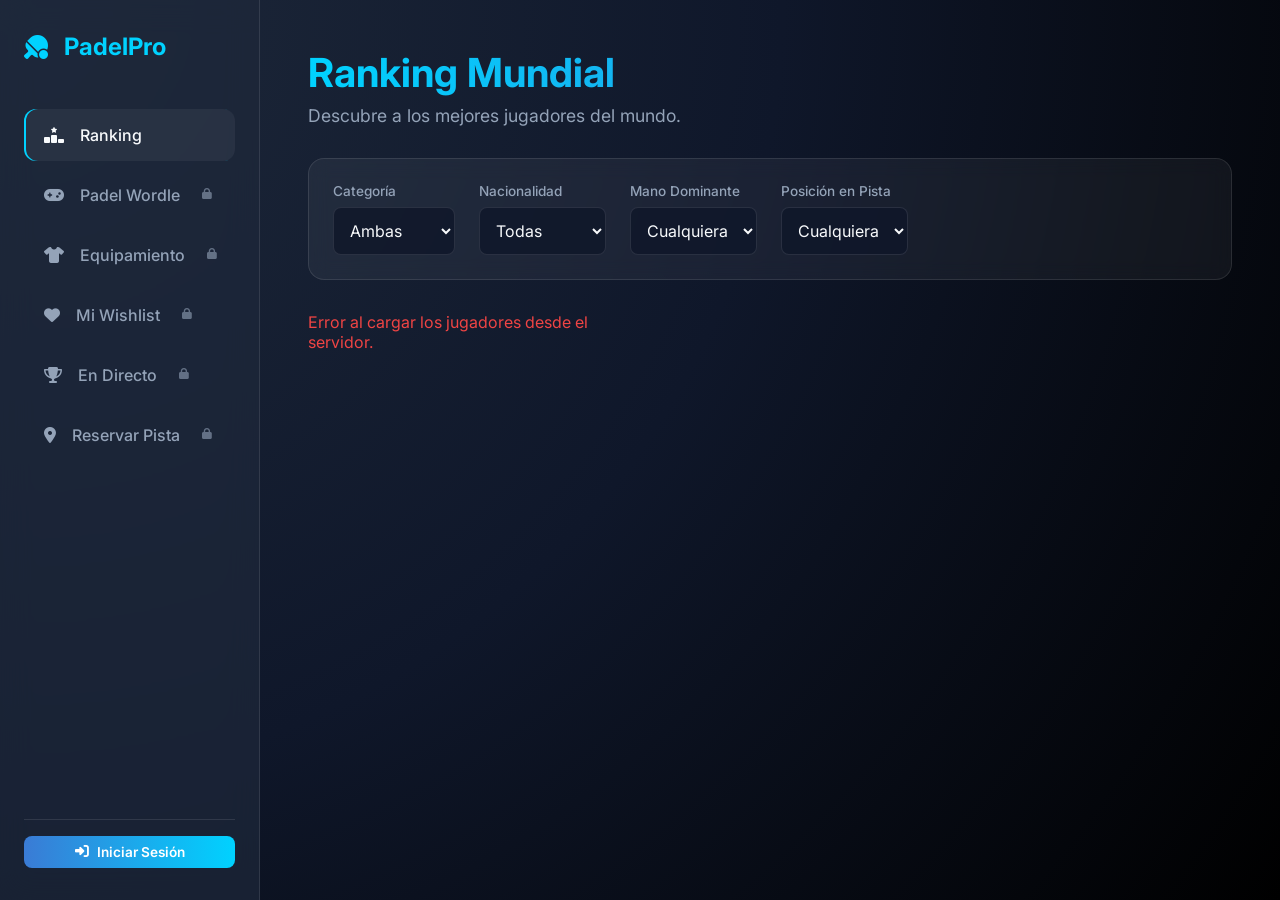
==== commit 0b370a54: "feat: offline data seeding, RedBull TV live stream links, and advanced booking logic with local stor" ====
--- a/src/main/resources/static/index.html
+++ b/src/main/resources/static/index.html
@@ -3,6 +3,10 @@
 <head>
     <meta charset="UTF-8">
     <meta name="viewport" content="width=device-width, initial-scale=1.0">
+    <!-- Etiquetas para evitar la caché del navegador -->
+    <meta http-equiv="Cache-Control" content="no-cache, no-store, must-revalidate">
+    <meta http-equiv="Pragma" content="no-cache">
+    <meta http-equiv="Expires" content="0">
     <title>Padel Pro App</title>
     <link href="https://fonts.googleapis.com/css2?family=Inter:wght@300;400;500;600;700&display=swap" rel="stylesheet">
     <link rel="stylesheet" href="css/styles.css">
@@ -50,6 +54,18 @@
                             <option value="ESP">España</option>
                             <option value="ARG">Argentina</option>
                             <option value="BRA">Brasil</option>
+                            <option value="FRA">Francia</option>
+                            <option value="ITA">Italia</option>
+                            <option value="POR">Portugal</option>
+                            <option value="URU">Uruguay</option>
+                            <option value="CHI">Chile</option>
+                            <option value="PAR">Paraguay</option>
+                            <option value="ECU">Ecuador</option>
+                            <option value="MEX">México</option>
+                            <option value="DIN">Dinamarca</option>
+                            <option value="BEL">Bélgica</option>
+                            <option value="GRE">Grecia</option>
+                            <option value="MLT">Malta</option>
                         </select>
                     </div>
                     <div class="filter-group">
@@ -68,10 +84,7 @@
                             <option value="drive">Drive</option>
                         </select>
                     </div>
-                    <div class="sync-actions" style="display: flex; gap: 1rem; margin-bottom: 2rem;">
-                        <button id="btn-sync-masculino" class="btn-primary" style="font-size: 0.9rem;"><i class="fa-solid fa-arrows-rotate"></i> Sync FIP Masculino</button>
-                        <button id="btn-sync-femenino" class="btn-primary" style="font-size: 0.9rem;"><i class="fa-solid fa-arrows-rotate"></i> Sync FIP Femenino</button>
-                    </div>
+
                 </div>
                 <div class="ranking-grid" id="ranking-container"></div>
             </section>
@@ -117,6 +130,10 @@
                     <p>Encuentra clubs de pádel cerca de ti y reserva tu pista al instante.</p>
                 </header>
                 <div class="booking-container">
+                    <div id="my-bookings-section" style="display:none; margin-bottom:2rem;">
+                        <h2 style="font-size:1.25rem; margin-bottom:1rem; border-bottom:1px solid var(--border-glass); padding-bottom:0.5rem;"><i class="fa-solid fa-list-check" style="color:var(--primary);"></i> Mis Reservas (<span id="my-bookings-count">0</span>)</h2>
+                        <div id="my-bookings-list" style="display:flex; flex-direction:column; gap:1rem;"></div>
+                    </div>
                     <div class="booking-controls glass-panel">
                         <div class="radius-control">
                             <label for="radius-slider">
--- a/src/main/resources/static/css/components.css
+++ b/src/main/resources/static/css/components.css
@@ -678,3 +678,586 @@
     color: var(--bg-base);
     border-color: var(--primary);
 }
+
+/* ═══════════════════════════════════════════════════════════
+   LIVE SECTION — REDISEÑADA
+   ═══════════════════════════════════════════════════════════ */
+
+/* ── Estado sin torneo activo ─────────────────────────────── */
+.no-live-hero {
+    display: flex;
+    flex-direction: column;
+    align-items: center;
+    text-align: center;
+    padding: 3.5rem 2rem;
+    background: var(--bg-surface);
+    border: 1px solid var(--border-glass);
+    border-radius: 1.25rem;
+    margin-bottom: 2rem;
+}
+
+.no-live-icon {
+    font-size: 3.5rem;
+    margin-bottom: 1rem;
+    filter: grayscale(0.3);
+}
+
+.no-live-title {
+    font-size: 1.5rem;
+    font-weight: 700;
+    color: var(--text-primary);
+    margin-bottom: 0.6rem;
+}
+
+.no-live-sub {
+    font-size: 0.95rem;
+    color: var(--text-sec);
+    max-width: 480px;
+    line-height: 1.6;
+}
+
+.no-live-next {
+    display: flex;
+    flex-direction: column;
+    align-items: center;
+    gap: 0.5rem;
+    margin-top: 2rem;
+    padding: 1.5rem 2rem;
+    background: linear-gradient(135deg, rgba(0,210,255,0.08), rgba(58,123,213,0.06));
+    border: 1px solid rgba(0,210,255,0.2);
+    border-radius: 1rem;
+    width: 100%;
+    max-width: 420px;
+}
+
+.next-label {
+    font-size: 0.75rem;
+    font-weight: 700;
+    text-transform: uppercase;
+    letter-spacing: 0.1em;
+    color: var(--primary);
+}
+
+.next-name {
+    font-size: 1.2rem;
+    font-weight: 700;
+    color: var(--text-primary);
+}
+
+.next-date {
+    font-size: 0.85rem;
+    color: var(--text-sec);
+}
+
+/* ── Countdown ─────────────────────────────────────────────── */
+.next-countdown {
+    display: flex;
+    gap: 1rem;
+    margin-top: 0.75rem;
+}
+
+.countdown-box {
+    display: flex;
+    flex-direction: column;
+    align-items: center;
+    background: var(--bg-glass);
+    border: 1px solid var(--border-glass);
+    border-radius: 10px;
+    padding: 0.6rem 1.2rem;
+    min-width: 64px;
+}
+
+.cb-num {
+    font-size: 2rem;
+    font-weight: 800;
+    color: var(--primary);
+    line-height: 1;
+}
+
+.cb-label {
+    font-size: 0.7rem;
+    color: var(--text-sec);
+    text-transform: uppercase;
+    letter-spacing: 0.06em;
+    margin-top: 2px;
+}
+
+/* ── Torneo activo — Banner ─────────────────────────────────── */
+.live-now-banner {
+    display: flex;
+    align-items: center;
+    justify-content: space-between;
+    gap: 1.5rem;
+    flex-wrap: wrap;
+    background: linear-gradient(135deg, rgba(239,68,68,0.12), rgba(239,68,68,0.05));
+    border: 1px solid rgba(239,68,68,0.35);
+    border-radius: 1.25rem;
+    padding: 1.75rem 2rem;
+    margin-bottom: 1rem;
+    position: relative;
+    overflow: hidden;
+}
+
+.live-now-pulse {
+    position: absolute;
+    top: 0; left: 0; right: 0;
+    height: 3px;
+    background: linear-gradient(90deg, var(--danger), #ff8c00, var(--danger));
+    background-size: 200% 100%;
+    animation: liveBar 2s linear infinite;
+}
+
+@keyframes liveBar {
+    0%   { background-position: 0% 0%; }
+    100% { background-position: 200% 0%; }
+}
+
+.live-now-info { flex: 1; min-width: 200px; }
+
+.live-badge-big {
+    display: inline-flex;
+    align-items: center;
+    gap: 0.4rem;
+    background: var(--danger);
+    color: white;
+    font-size: 0.7rem;
+    font-weight: 800;
+    padding: 3px 10px;
+    border-radius: 20px;
+    letter-spacing: 0.08em;
+    animation: livePulse 1.5s ease-in-out infinite;
+    margin-bottom: 0.5rem;
+}
+
+.live-now-name {
+    font-size: 1.3rem;
+    font-weight: 700;
+    color: var(--text-primary);
+    margin-bottom: 0.3rem;
+}
+
+.live-now-meta {
+    font-size: 0.85rem;
+    color: var(--text-sec);
+}
+
+.btn-live-watch {
+    background: linear-gradient(135deg, #c00, var(--danger)) !important;
+    white-space: nowrap;
+}
+
+.live-disclaimer {
+    display: flex;
+    align-items: center;
+    gap: 0.5rem;
+    font-size: 0.82rem;
+    color: var(--text-sec);
+    background: var(--bg-glass);
+    border: 1px solid var(--border-glass);
+    border-radius: 8px;
+    padding: 0.6rem 1rem;
+    margin-bottom: 1.5rem;
+}
+
+/* ── Calendario de torneos próximos ────────────────────────── */
+.calendar-section { margin-top: 1rem; }
+
+.calendar-list {
+    display: flex;
+    flex-direction: column;
+    gap: 0.85rem;
+}
+
+.tournament-card {
+    display: flex;
+    align-items: center;
+    justify-content: space-between;
+    gap: 1.25rem;
+    background: var(--bg-surface);
+    border: 1px solid var(--border-glass);
+    border-radius: 14px;
+    padding: 1.2rem 1.5rem;
+    transition: var(--transition);
+    flex-wrap: wrap;
+}
+
+.tournament-card:hover {
+    border-color: rgba(0,210,255,0.25);
+    transform: translateY(-2px);
+    box-shadow: 0 8px 24px rgba(0,0,0,0.2);
+}
+
+.tournament-card.tournament-next {
+    background: linear-gradient(135deg, rgba(0,210,255,0.08), rgba(58,123,213,0.05));
+    border-color: rgba(0,210,255,0.3);
+}
+
+.tc-left {
+    display: flex;
+    align-items: center;
+    gap: 1rem;
+    flex: 1;
+    min-width: 200px;
+}
+
+.tc-logo { font-size: 2rem; }
+
+.tc-name {
+    font-size: 1rem;
+    font-weight: 700;
+    color: var(--text-primary);
+    margin-bottom: 0.3rem;
+}
+
+.tc-meta {
+    display: flex;
+    flex-wrap: wrap;
+    gap: 0.75rem;
+    font-size: 0.8rem;
+    color: var(--text-sec);
+    align-items: center;
+}
+
+.tc-category {
+    background: rgba(0,210,255,0.1);
+    color: var(--primary);
+    border: 1px solid rgba(0,210,255,0.2);
+    font-size: 0.7rem;
+    font-weight: 700;
+    padding: 2px 8px;
+    border-radius: 20px;
+}
+
+.tc-right {
+    display: flex;
+    flex-direction: column;
+    align-items: flex-end;
+    gap: 0.6rem;
+}
+
+.tc-countdown {
+    display: flex;
+    flex-direction: column;
+    align-items: center;
+    background: rgba(0,210,255,0.1);
+    border: 1px solid rgba(0,210,255,0.2);
+    border-radius: 10px;
+    padding: 0.4rem 0.8rem;
+}
+
+.tc-days {
+    font-size: 1.5rem;
+    font-weight: 800;
+    color: var(--primary);
+    line-height: 1;
+}
+
+.tc-days-label {
+    font-size: 0.65rem;
+    color: var(--text-sec);
+    text-transform: uppercase;
+    letter-spacing: 0.06em;
+}
+
+.tc-days-small {
+    font-size: 0.8rem;
+    color: var(--text-sec);
+    white-space: nowrap;
+}
+
+.btn-stream {
+    display: inline-flex;
+    align-items: center;
+    gap: 0.4rem;
+    background: rgba(255,0,0,0.12);
+    border: 1px solid rgba(255,0,0,0.25);
+    color: #ff4d4d;
+    font-size: 0.82rem;
+    font-weight: 600;
+    padding: 0.45rem 1rem;
+    border-radius: 8px;
+    text-decoration: none;
+    transition: var(--transition);
+    white-space: nowrap;
+}
+
+.btn-stream:hover {
+    background: rgba(255,0,0,0.22);
+    transform: translateY(-1px);
+}
+
+/* ═══════════════════════════════════════════════════════════
+   BRACKET — Cuadro de Partidos
+   ═══════════════════════════════════════════════════════════ */
+
+.bracket-container {
+    margin-top: 0.5rem;
+}
+
+/* ── Estadísticas rápidas ────────────────────────────────── */
+.bracket-stats {
+    display: flex;
+    gap: 1rem;
+    margin-bottom: 1.5rem;
+    flex-wrap: wrap;
+}
+
+.bs-item {
+    display: flex;
+    flex-direction: column;
+    align-items: center;
+    background: var(--bg-glass);
+    border: 1px solid var(--border-glass);
+    border-radius: 10px;
+    padding: 0.6rem 1.4rem;
+    min-width: 80px;
+}
+
+.bs-num {
+    font-size: 1.8rem;
+    font-weight: 800;
+    line-height: 1;
+}
+
+.bs-label {
+    font-size: 0.7rem;
+    color: var(--text-sec);
+    text-transform: uppercase;
+    letter-spacing: 0.06em;
+    margin-top: 3px;
+}
+
+/* ── Sección de ronda ────────────────────────────────────── */
+.bracket-round-section {
+    margin-bottom: 2rem;
+}
+
+.bracket-round-title {
+    display: flex;
+    align-items: center;
+    gap: 0.6rem;
+    font-size: 0.9rem;
+    font-weight: 700;
+    text-transform: uppercase;
+    letter-spacing: 0.08em;
+    color: var(--text-sec);
+    margin-bottom: 0.75rem;
+    padding-bottom: 0.5rem;
+    border-bottom: 1px solid var(--border-glass);
+}
+
+.bracket-round-title.round-has-live {
+    color: var(--danger);
+}
+
+.bracket-round-matches {
+    display: grid;
+    grid-template-columns: repeat(auto-fill, minmax(320px, 1fr));
+    gap: 1rem;
+}
+
+/* ── Tarjeta de partido ──────────────────────────────────── */
+.bracket-match {
+    background: var(--bg-surface);
+    border: 1px solid var(--border-glass);
+    border-radius: 14px;
+    padding: 1.25rem 1.4rem;
+    display: flex;
+    flex-direction: column;
+    gap: 0.85rem;
+    transition: var(--transition);
+}
+
+.bracket-match:hover {
+    border-color: rgba(0,210,255,0.2);
+    box-shadow: 0 6px 20px rgba(0,0,0,0.2);
+}
+
+.bracket-match-live {
+    border-color: rgba(239,68,68,0.4);
+    background: linear-gradient(135deg, rgba(239,68,68,0.06), var(--bg-surface));
+    box-shadow: 0 0 0 1px rgba(239,68,68,0.15);
+    animation: liveGlow 3s ease-in-out infinite;
+}
+
+@keyframes liveGlow {
+    0%,100% { box-shadow: 0 0 0 1px rgba(239,68,68,0.15), 0 0 12px rgba(239,68,68,0.08); }
+    50%      { box-shadow: 0 0 0 1px rgba(239,68,68,0.35), 0 0 20px rgba(239,68,68,0.15); }
+}
+
+.bracket-match-done {
+    opacity: 0.85;
+}
+
+/* ── Cabecera del partido ────────────────────────────────── */
+.bracket-match-header {
+    display: flex;
+    align-items: center;
+    justify-content: space-between;
+    gap: 0.5rem;
+}
+
+.bracket-round-label {
+    font-size: 0.72rem;
+    font-weight: 700;
+    color: var(--text-sec);
+    text-transform: uppercase;
+    letter-spacing: 0.06em;
+}
+
+/* ── Equipos + marcador ──────────────────────────────────── */
+.bracket-teams {
+    display: grid;
+    grid-template-columns: 1fr auto 1fr;
+    align-items: center;
+    gap: 0.75rem;
+}
+
+.bracket-team {
+    display: flex;
+    flex-direction: column;
+    gap: 0.25rem;
+    padding: 0.75rem 0.9rem;
+    border-radius: 10px;
+    border: 1px solid var(--border-glass);
+    background: var(--bg-glass);
+    transition: var(--transition);
+    min-height: 64px;
+    justify-content: center;
+}
+
+.bracket-winner {
+    border-color: rgba(16,185,129,0.4);
+    background: rgba(16,185,129,0.07);
+}
+
+.bracket-loser {
+    opacity: 0.5;
+}
+
+.bracket-team-names {
+    display: flex;
+    align-items: center;
+    gap: 0.4rem;
+    font-size: 0.9rem;
+    font-weight: 600;
+    color: var(--text-primary);
+    flex-wrap: wrap;
+}
+
+.bracket-trophy {
+    color: #f59e0b;
+    font-size: 0.85rem;
+}
+
+.bracket-pts {
+    font-size: 0.72rem;
+    color: var(--text-sec);
+    margin-top: 2px;
+}
+
+/* ── Columna de sets / VS ────────────────────────────────── */
+.bracket-score-col {
+    display: flex;
+    flex-direction: column;
+    align-items: center;
+    justify-content: center;
+    gap: 2px;
+}
+
+.bracket-vs {
+    font-size: 0.85rem;
+    font-weight: 700;
+    color: var(--text-sec);
+}
+
+.bracket-sets {
+    display: flex;
+    gap: 4px;
+}
+
+.bracket-set-col {
+    display: flex;
+    flex-direction: column;
+    align-items: center;
+    gap: 2px;
+    background: var(--bg-glass);
+    border: 1px solid var(--border-glass);
+    border-radius: 6px;
+    padding: 4px 8px;
+    min-width: 32px;
+}
+
+.bracket-set-col.live-set {
+    border-color: rgba(239,68,68,0.5);
+    background: rgba(239,68,68,0.08);
+    animation: livePulse 1.5s ease-in-out infinite;
+}
+
+.bracket-set-num {
+    font-size: 0.6rem;
+    color: var(--text-sec);
+    text-transform: uppercase;
+    letter-spacing: 0.04em;
+}
+
+.bracket-set-score {
+    font-size: 1rem;
+    font-weight: 800;
+    color: var(--text-primary);
+    line-height: 1;
+}
+
+.bracket-set-score.set-win {
+    color: var(--accent);
+}
+
+/* ── Predicción IA ───────────────────────────────────────── */
+.bracket-prediction {
+    display: flex;
+    align-items: center;
+    gap: 0.5rem;
+    font-size: 0.78rem;
+    color: var(--text-sec);
+    background: var(--bg-glass);
+    border: 1px solid var(--border-glass);
+    border-radius: 8px;
+    padding: 0.5rem 0.75rem;
+}
+
+.bracket-prediction i {
+    color: var(--primary);
+    flex-shrink: 0;
+}
+
+/* ── Sin cuadro disponible ───────────────────────────────── */
+.bracket-no-data {
+    display: flex;
+    align-items: center;
+    gap: 0.75rem;
+    color: var(--text-sec);
+    font-size: 0.95rem;
+    padding: 1.5rem;
+    background: var(--bg-glass);
+    border: 1px dashed var(--border-glass);
+    border-radius: 10px;
+    margin-bottom: 1.5rem;
+}
+
+/* Tiebreak annotation */
+.tb-tag {
+    font-size: 0.6rem;
+    color: var(--text-sec);
+    margin-left: 2px;
+    vertical-align: super;
+}
+
+/* Game score en curso */
+.bracket-game-score {
+    font-size: 0.8rem;
+    font-weight: 700;
+    color: var(--danger);
+    text-align: center;
+    margin-top: 4px;
+    animation: livePulse 1.5s ease-in-out infinite;
+}
